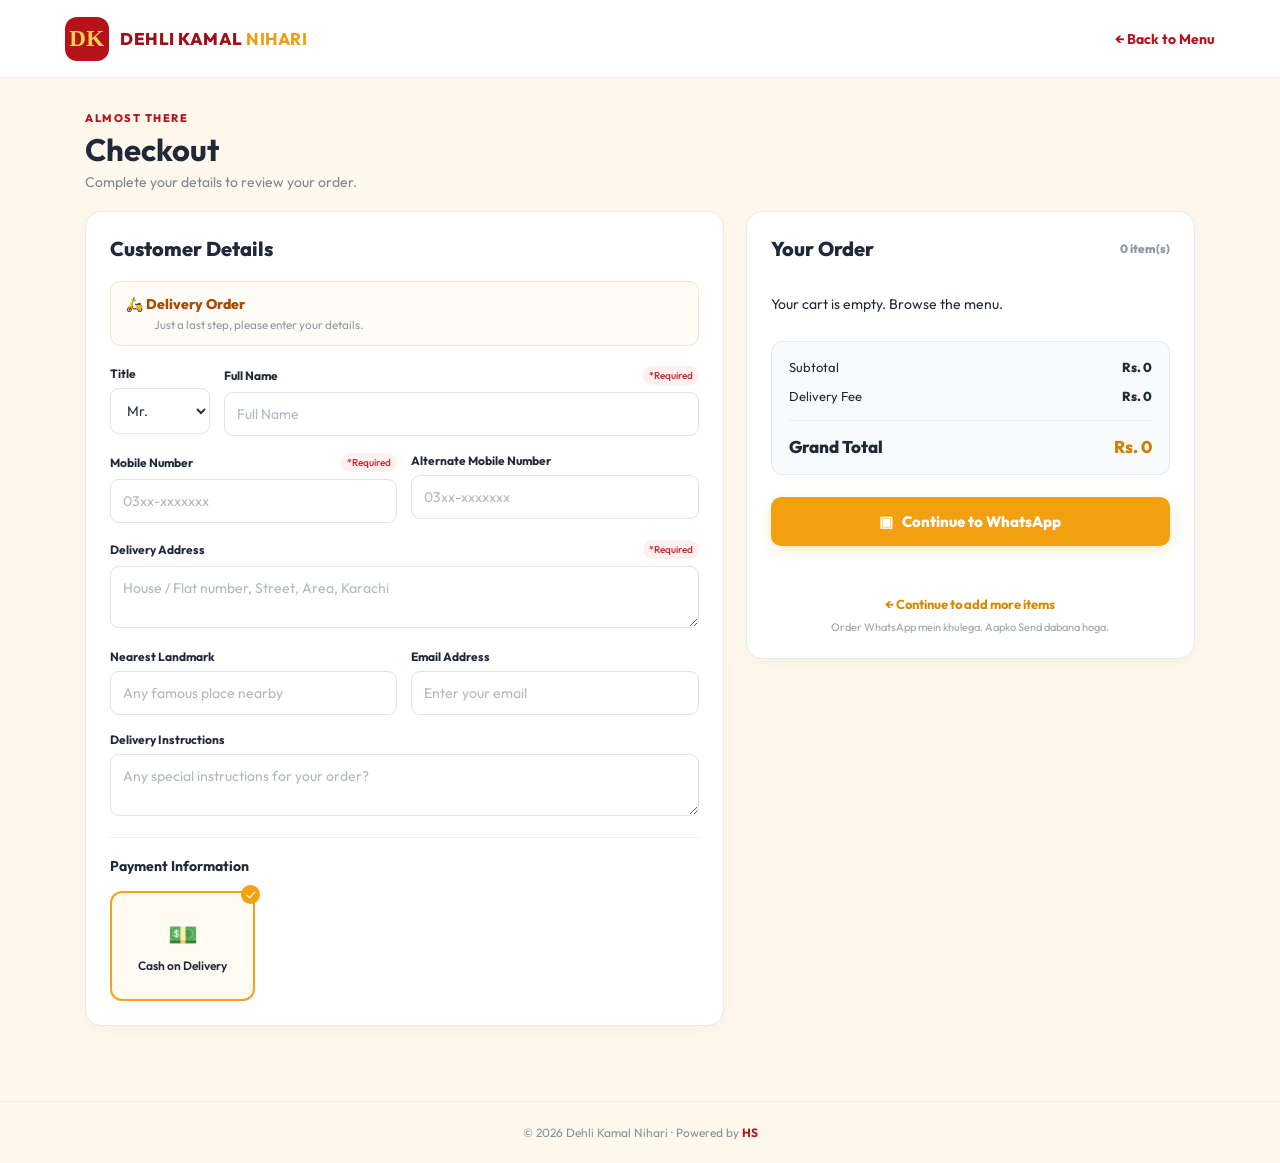
==== checkout.html @ 72532fbb "dsawkjsa" ====
<!doctype html>
<html lang="en"><head><meta charset="utf-8"><meta name="viewport" content="width=device-width,initial-scale=1"><meta name="theme-color" content="#54151D"><title>Checkout | Dehli Kamal Nihari</title><link rel="preconnect" href="https://fonts.googleapis.com"><link rel="preconnect" href="https://fonts.gstatic.com" crossorigin><link href="https://fonts.googleapis.com/css2?family=DM+Sans:wght@400;500;600;700;800&family=Outfit:wght@400;500;600;700;800&display=swap" rel="stylesheet"><link rel="stylesheet" href="checkout.css"></head>
<body><header class="top"><a class="brand" href="index.html"><span class="mark">DK</span><span>DEHLI KAMAL <b>NIHARI</b></span></a><a class="back" href="index.html#menu">← Back to Menu</a></header>
<main class="wrap"><div class="head"><span class="eyebrow">ALMOST THERE</span><h1>Checkout</h1><p>Complete your details to review your order.</p></div><div class="layout"><section class="panel details"><h2>Customer Details</h2><div class="mode" id="orderMode">🛵 &nbsp; Delivery Order <small>Just a last step, please enter your details.</small></div><form id="orderForm" novalidate><div class="fields title-name"><div class="field"><label for="title">Title</label><select id="title"><option>Mr.</option><option>Mrs.</option><option>Ms.</option></select></div><div class="field"><label for="fullName">Full Name <em>*Required</em></label><input id="fullName" autocomplete="name" placeholder="Full Name" required></div></div>
<div class="fields"><div class="field"><label for="phone">Mobile Number <em>*Required</em></label><input id="phone" type="tel" inputmode="numeric" autocomplete="tel" maxlength="11" placeholder="03xx-xxxxxxx" required></div><div class="field"><label for="alternatePhone">Alternate Mobile Number</label><input id="alternatePhone" type="tel" inputmode="numeric" maxlength="11" placeholder="03xx-xxxxxxx"></div></div>
<div class="field address" id="addressGroup"><label for="address">Delivery Address <em>*Required</em></label><textarea id="address" rows="2" placeholder="House / Flat number, Street, Area, Karachi"></textarea><div class="area" id="selectedArea"></div></div>
<div class="fields"><div class="field"><label for="landmark">Nearest Landmark</label><input id="landmark" placeholder="Any famous place nearby"></div><div class="field"><label for="email">Email Address</label><input id="email" type="email" autocomplete="email" placeholder="Enter your email"></div></div>
<div class="field"><label for="instructions">Delivery Instructions</label><textarea id="instructions" rows="2" placeholder="Any special instructions for your order?"></textarea></div>
<div class="payment"><h3>Payment Information</h3><div class="payment-choice" id="paymentChoice"><span class="payment-icon">💵</span><strong>Cash on Delivery</strong><span class="tick">✓</span></div></div>
<div class="mobile-submit"><button class="place" type="submit">▣ &nbsp; Continue to WhatsApp</button><p class="message" id="mobileMessage" aria-live="polite"></p></div></form></section>
<aside class="panel summary"><h2>Your Order <span id="count" class="count"></span></h2><div id="items" class="items"></div><div class="totals"><div><span>Subtotal</span><strong id="subtotal">Rs. 0</strong></div><div><span>Delivery Fee</span><strong id="fee">Rs. 0</strong></div><div class="grand"><span>Grand Total</span><strong id="grand">Rs. 0</strong></div></div><button class="place desktop-place" type="submit" form="orderForm">▣ &nbsp; Continue to WhatsApp</button><p class="message" id="message" aria-live="polite"></p><a class="continue" href="index.html#menu">← Continue to add more items</a><p class="demo">Order WhatsApp mein khulega. Aapko Send dabana hoga.</p></aside></div></main><footer>© 2026 Dehli Kamal Nihari · Powered by <strong>HS</strong></footer><script src="checkout.js" defer></script></body></html>
---- checkout.css ----
*{box-sizing:border-box}body{margin:0;background:#faf9f7;color:#202939;font-family:Outfit,'DM Sans',sans-serif;font-size:14px}a{color:inherit;text-decoration:none}.top{height:78px;background:#fff;border-bottom:1px solid #eceef1;display:flex;align-items:center;justify-content:space-between;padding:0 max(24px,calc((100% - 1150px)/2))}.brand{display:flex;align-items:center;gap:11px;font-size:17px;font-weight:800;color:#9e1019;letter-spacing:.03em}.brand b{color:#f09b0c}.mark{width:44px;height:44px;border-radius:12px;background:#b5121b;color:#ffcf53;display:grid;place-items:center;font-family:Georgia,serif;font-size:23px}.back{color:#b5121b;font-weight:700}.wrap{max-width:1150px;margin:30px auto 75px;padding:0 20px}.head{margin:0 0 20px}.eyebrow{font-size:11px;letter-spacing:.14em;font-weight:800;color:#b5121b}.head h1{font-size:31px;margin:4px 0}.head p{color:#7d8794;margin:0}.layout{display:grid;grid-template-columns:minmax(0,1.35fr) minmax(320px,.95fr);gap:22px;align-items:start}.panel{background:#fff;border:1px solid #e9e9e9;border-radius:16px;padding:24px;box-shadow:0 6px 24px rgba(20,30,50,.035)}h2{font-size:20px;margin:0 0 20px;font-weight:800}.mode{border:1px solid #f4e4cb;background:#fffbf5;border-radius:10px;padding:13px 15px;margin-bottom:20px;color:#a84a00;font-weight:800}.mode small{display:block;color:#9199a4;font-weight:400;margin:4px 0 0 28px}.fields{display:grid;grid-template-columns:1fr 1fr;gap:14px}.title-name{grid-template-columns:100px 1fr}.field{margin-bottom:17px;min-width:0}label{display:flex;align-items:center;justify-content:space-between;gap:5px;font-weight:700;font-size:12px;margin-bottom:7px}label em{font-size:10px;color:#c52429;font-style:normal;font-weight:500;background:#fff0f0;border-radius:10px;padding:3px 6px}input,select,textarea{font:inherit;color:#283344;background:#fff;border:1px solid #dfe3e8;border-radius:9px;width:100%;padding:12px;outline:none;min-height:44px;transition:border-color .15s,box-shadow .15s}textarea{resize:vertical}input:focus,textarea:focus,select:focus{border-color:#ec990f;box-shadow:0 0 0 3px #ffebc5}input::placeholder,textarea::placeholder{color:#b2b8c0}.area{font-size:12px;color:#9a600d;margin-top:6px}.payment{border-top:1px solid #eee;margin-top:3px;padding-top:19px}.payment h3{font-size:14px;margin:0 0 16px}.payment-choice{width:145px;height:110px;border:2px solid #f5a11b;border-radius:12px;position:relative;display:flex;flex-direction:column;align-items:center;justify-content:center;gap:9px;background:#fffaf2;font-size:12px;text-align:center;font-weight:500}.payment-icon{font-size:24px}.payment-choice strong{font-weight:600}.tick{position:absolute;right:-7px;top:-8px;background:#f4a10e;border-radius:50%;color:#fff;width:19px;height:19px;display:grid;place-items:center}.summary h2{display:flex;align-items:center;justify-content:space-between}.count{font-size:12px;color:#8e97a2}.items{display:grid;gap:10px}.item{display:flex;align-items:center;gap:12px;padding:10px;border:1px solid #e5e8ec;border-radius:11px}.photo{width:62px;height:62px;flex:none;border-radius:9px;object-fit:cover;background:#fff2dd}.photo-fallback{display:grid;place-items:center;font-size:26px;color:#ad6a1c}.item-body{flex:1;min-width:0}.item-name{font-size:13px;font-weight:800}.item-meta{color:#7c8795;font-size:11px;margin-top:4px}.item-price{color:#b5121b;font-size:12px;font-weight:800;margin-top:5px}.totals{border:1px solid #e5e8ec;border-radius:11px;background:#f9fafb;margin-top:14px;padding:17px}.totals>div{display:flex;justify-content:space-between;gap:15px;margin-bottom:13px;font-size:13px}.totals>div:last-child{margin-bottom:0}.totals strong{font-weight:800}.totals .grand{border-top:1px solid #e6e9ed;margin-top:16px;padding-top:15px;font-size:17px;font-weight:800}.grand strong{color:#d08000}.place{display:block;width:100%;border:0;border-radius:10px;background:#f2a00f;color:#fff;font:800 15px Outfit,sans-serif;padding:15px;cursor:pointer;margin-top:22px;box-shadow:0 5px 13px #edaa353b}.place:hover{background:#e79200}.continue{display:block;text-align:center;color:#d58a00;font-size:13px;font-weight:700;margin-top:18px}.message{color:#b5121b;font-size:13px;text-align:center;min-height:20px;margin:12px 0 0}.demo{text-align:center;color:#9ca4ae;font-size:11px;margin:8px 0 0}.mobile-submit{display:none}footer{text-align:center;border-top:1px solid #eee;padding:23px;color:#89919a;font-size:12px}footer strong{color:#b5121b}@media(max-width:780px){.top{height:65px;padding:0 18px}.wrap{margin:22px auto 35px;padding:0 13px}.layout{grid-template-columns:1fr;gap:14px}.panel{padding:19px}.head h1{font-size:26px}.mobile-submit{display:block}.desktop-place,.summary>.message{display:none}.summary{grid-row:1}.summary .continue{margin:15px 0 0}.brand{font-size:14px}.mark{width:38px;height:38px}}@media(max-width:440px){.fields{grid-template-columns:1fr;gap:0}.title-name{grid-template-columns:90px 1fr;gap:10px}.brand{font-size:12px}.back{font-size:12px}.item{padding:8px}.photo{width:54px;height:54px}}
:root{--red:#54151D;--gold:#E9B83F;--cream:#FFF5E2}

/* Dehli Kamal brand + WhatsApp handoff */
:root{--brand:#54151D;--gold:#E9B83F}
.whatsapp-fallback{display:inline-block;color:#54151D;font-weight:800;text-decoration:underline}

/* WARM SPICE & HERITAGE */
:root{--burgundy:#561B2A;--gold:#D99A28;--cream:#FFF8EC}
body{background:#FFF8EC}
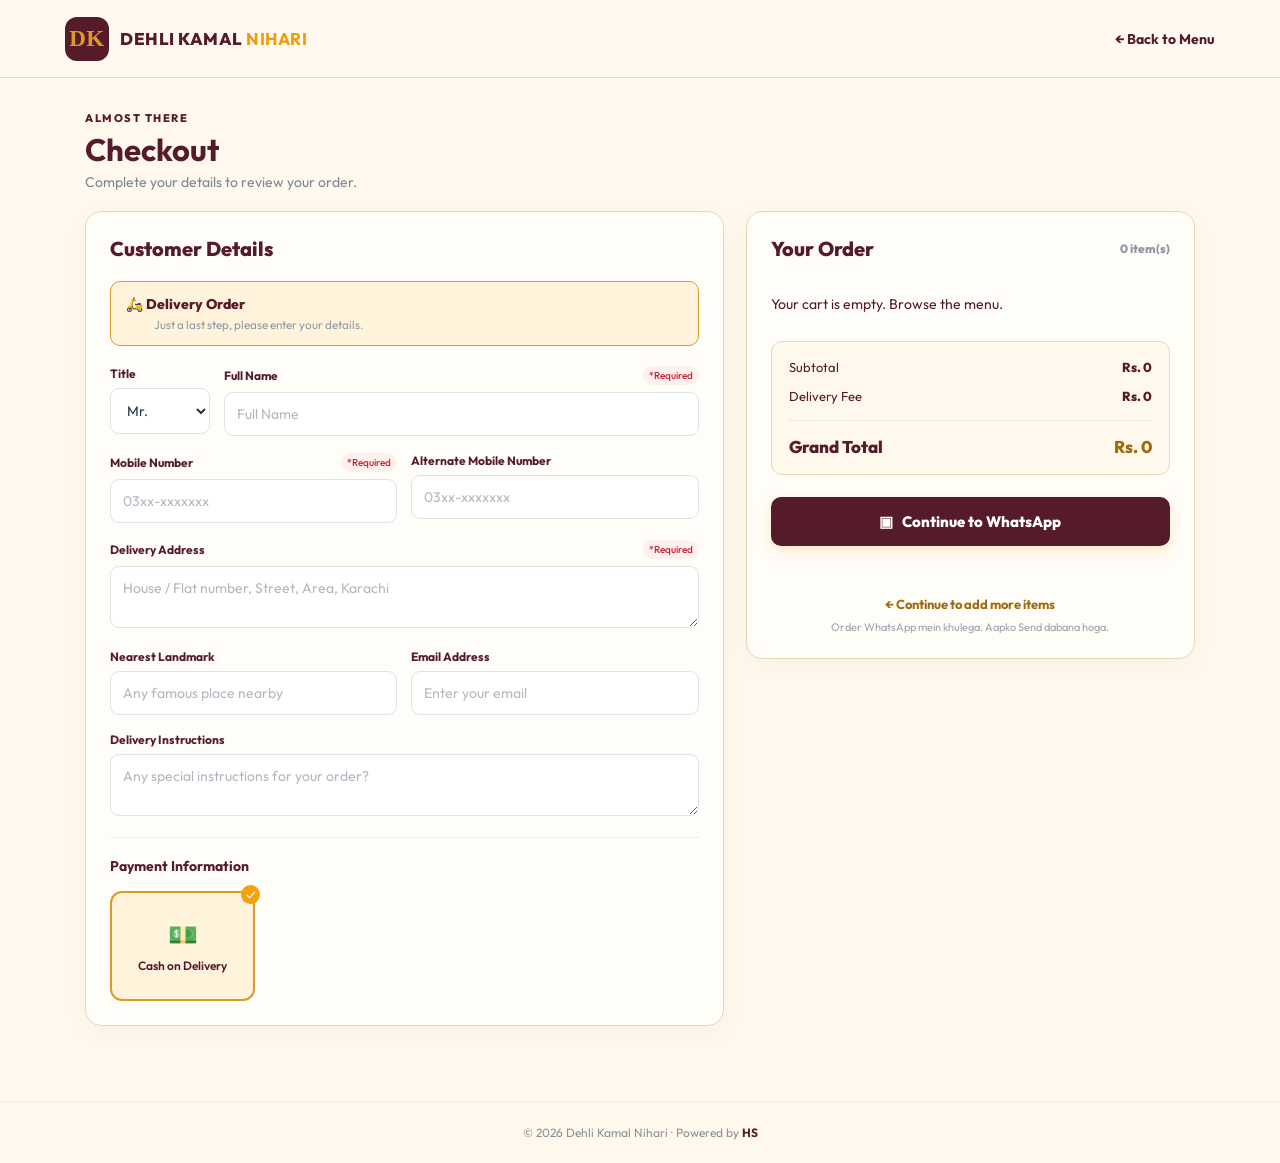
==== commit 3e1cb614: "cdsajsadc" ====
--- a/checkout.html
+++ b/checkout.html
@@ -1,5 +1,5 @@
 <!doctype html>
-<html lang="en"><head><meta charset="utf-8"><meta name="viewport" content="width=device-width,initial-scale=1"><meta name="theme-color" content="#54151D"><title>Checkout | Dehli Kamal Nihari</title><link rel="preconnect" href="https://fonts.googleapis.com"><link rel="preconnect" href="https://fonts.gstatic.com" crossorigin><link href="https://fonts.googleapis.com/css2?family=DM+Sans:wght@400;500;600;700;800&family=Outfit:wght@400;500;600;700;800&display=swap" rel="stylesheet"><link rel="stylesheet" href="checkout.css"></head>
+<html lang="en"><head><meta charset="utf-8"><meta name="viewport" content="width=device-width,initial-scale=1"><meta name="theme-color" content="#54151D"><title>Checkout | Dehli Kamal Nihari</title><link rel="preconnect" href="https://fonts.googleapis.com"><link rel="preconnect" href="https://fonts.gstatic.com" crossorigin><link href="https://fonts.googleapis.com/css2?family=DM+Sans:wght@400;500;600;700;800&family=Outfit:wght@400;500;600;700;800&display=swap" rel="stylesheet"><link rel="stylesheet" href="checkout.css?v=dk-v2"></head>
 <body><header class="top"><a class="brand" href="index.html"><span class="mark">DK</span><span>DEHLI KAMAL <b>NIHARI</b></span></a><a class="back" href="index.html#menu">← Back to Menu</a></header>
 <main class="wrap"><div class="head"><span class="eyebrow">ALMOST THERE</span><h1>Checkout</h1><p>Complete your details to review your order.</p></div><div class="layout"><section class="panel details"><h2>Customer Details</h2><div class="mode" id="orderMode">🛵 &nbsp; Delivery Order <small>Just a last step, please enter your details.</small></div><form id="orderForm" novalidate><div class="fields title-name"><div class="field"><label for="title">Title</label><select id="title"><option>Mr.</option><option>Mrs.</option><option>Ms.</option></select></div><div class="field"><label for="fullName">Full Name <em>*Required</em></label><input id="fullName" autocomplete="name" placeholder="Full Name" required></div></div>
 <div class="fields"><div class="field"><label for="phone">Mobile Number <em>*Required</em></label><input id="phone" type="tel" inputmode="numeric" autocomplete="tel" maxlength="11" placeholder="03xx-xxxxxxx" required></div><div class="field"><label for="alternatePhone">Alternate Mobile Number</label><input id="alternatePhone" type="tel" inputmode="numeric" maxlength="11" placeholder="03xx-xxxxxxx"></div></div>
@@ -8,4 +8,4 @@
 <div class="field"><label for="instructions">Delivery Instructions</label><textarea id="instructions" rows="2" placeholder="Any special instructions for your order?"></textarea></div>
 <div class="payment"><h3>Payment Information</h3><div class="payment-choice" id="paymentChoice"><span class="payment-icon">💵</span><strong>Cash on Delivery</strong><span class="tick">✓</span></div></div>
 <div class="mobile-submit"><button class="place" type="submit">▣ &nbsp; Continue to WhatsApp</button><p class="message" id="mobileMessage" aria-live="polite"></p></div></form></section>
-<aside class="panel summary"><h2>Your Order <span id="count" class="count"></span></h2><div id="items" class="items"></div><div class="totals"><div><span>Subtotal</span><strong id="subtotal">Rs. 0</strong></div><div><span>Delivery Fee</span><strong id="fee">Rs. 0</strong></div><div class="grand"><span>Grand Total</span><strong id="grand">Rs. 0</strong></div></div><button class="place desktop-place" type="submit" form="orderForm">▣ &nbsp; Continue to WhatsApp</button><p class="message" id="message" aria-live="polite"></p><a class="continue" href="index.html#menu">← Continue to add more items</a><p class="demo">Order WhatsApp mein khulega. Aapko Send dabana hoga.</p></aside></div></main><footer>© 2026 Dehli Kamal Nihari · Powered by <strong>HS</strong></footer><script src="checkout.js" defer></script></body></html>+<aside class="panel summary"><h2>Your Order <span id="count" class="count"></span></h2><div id="items" class="items"></div><div class="totals"><div><span>Subtotal</span><strong id="subtotal">Rs. 0</strong></div><div><span>Delivery Fee</span><strong id="fee">Rs. 0</strong></div><div class="grand"><span>Grand Total</span><strong id="grand">Rs. 0</strong></div></div><button class="place desktop-place" type="submit" form="orderForm">▣ &nbsp; Continue to WhatsApp</button><p class="message" id="message" aria-live="polite"></p><a class="continue" href="index.html#menu">← Continue to add more items</a><p class="demo">Order WhatsApp mein khulega. Aapko Send dabana hoga.</p></aside></div></main><footer>© 2026 Dehli Kamal Nihari · Powered by <strong>HS</strong></footer><script src="checkout.js?v=dk-v2" defer></script></body></html>
--- a/checkout.css
+++ b/checkout.css
@@ -8,3 +8,6 @@
 /* WARM SPICE & HERITAGE */
 :root{--burgundy:#561B2A;--gold:#D99A28;--cream:#FFF8EC}
 body{background:#FFF8EC}
+
+/* DEHLI KAMAL CHECKOUT THEME */
+body{background:#FFF8EC;color:#561B2A}.top{background:#fff9f0;border-bottom-color:#ead7b5}.brand,.back,.eyebrow,footer strong,.item-price{color:#561B2A}.mark{background:#561B2A;color:#D99A28}.panel{background:#fffdf8;border-color:#ead7b5}.place{background:#561B2A;color:#fff}.place:hover{background:#3E1020}.grand strong,.continue{color:#a16a0e}.mode,.payment-choice{background:#fff3dc;border-color:#D99A28;color:#561B2A}.totals{background:#fff8ec;border-color:#ead7b5}
